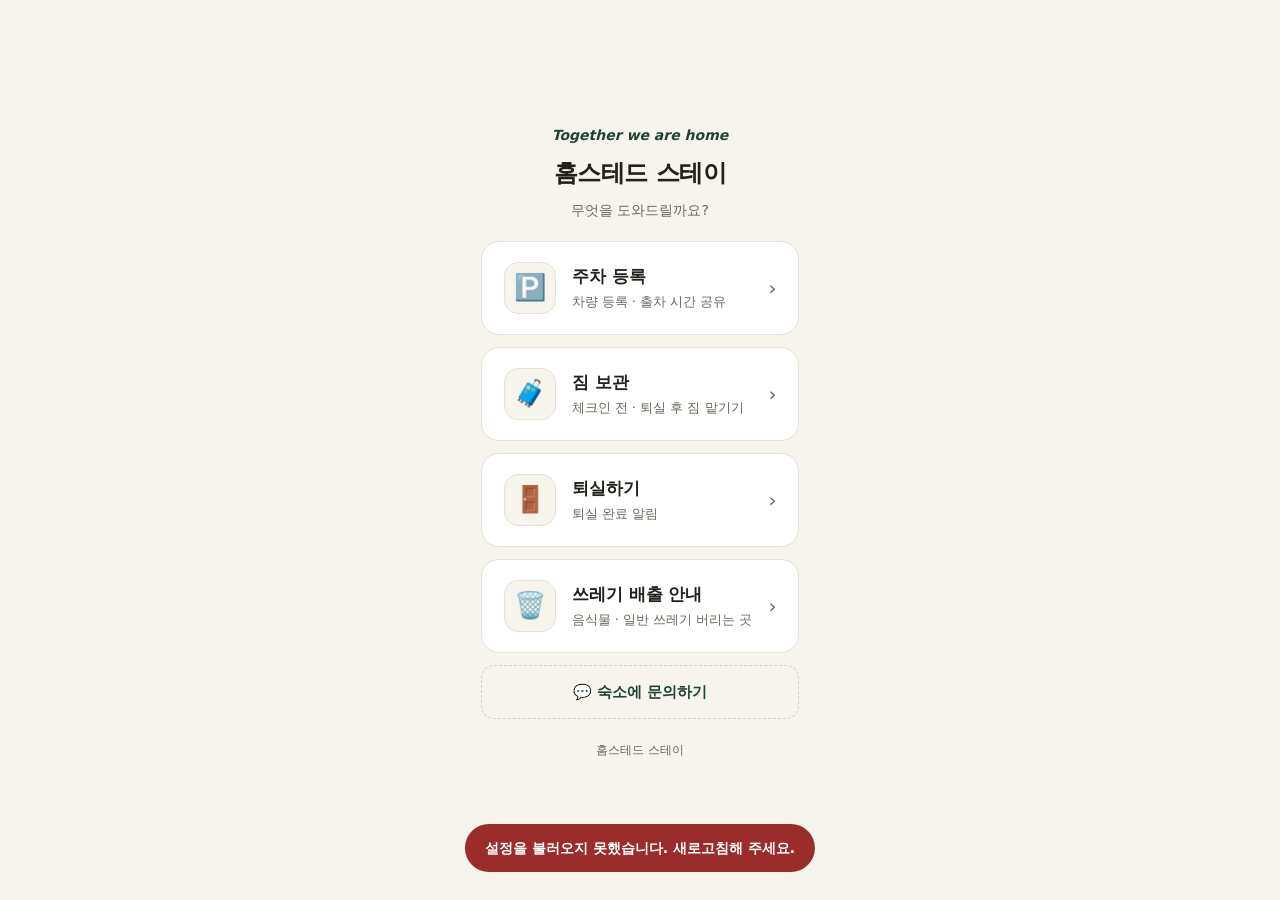
==== index.html @ 634b4baa "Rename index (12).html to index.html" ====
<!DOCTYPE html>
<html lang="ko">
<head>
<meta charset="utf-8">
<meta name="viewport" content="width=device-width, initial-scale=1, maximum-scale=1">
<title>홈스테드 스테이</title>
<link rel="stylesheet" href="app.css">
<style>
  body{min-height:100vh; display:flex; flex-direction:column; justify-content:center; padding:0 18px 48px}
  .item{display:flex; align-items:center; gap:16px; background:var(--card); border:1px solid var(--line);
    border-radius:18px; padding:20px 22px; text-decoration:none; color:var(--ink); margin-bottom:12px;
    transition:transform .12s}
  .item:active{transform:scale(.985)}
  .item .emo{width:52px; height:52px; flex:none; border-radius:14px; background:var(--paper); border:1px solid var(--line);
    display:flex; align-items:center; justify-content:center; font-size:26px}
  .item .t{font-size:17px; font-weight:800}
  .item .d{font-size:13px; color:var(--ink-soft); margin-top:1px}
  .item .arw{color:var(--ink-soft); font-size:20px}
</style>
</head>
<body>
<div class="wrap">
  <header>
    <img class="logo" alt="홈스테드 스테이">
    <p class="tagline">Together we are home</p>
    <h1 id="title">홈스테드 스테이</h1>
    <p class="lead">무엇을 도와드릴까요?</p>
  </header>

  <a class="item" href="parking.html">
    <div class="emo">🅿️</div>
    <div class="grow"><div class="t">주차 등록</div><div class="d">차량 등록 · 출차 시간 공유</div></div>
    <div class="arw">›</div>
  </a>
  <a class="item" href="baggage.html">
    <div class="emo">🧳</div>
    <div class="grow"><div class="t">짐 보관</div><div class="d">체크인 전 · 퇴실 후 짐 맡기기</div></div>
    <div class="arw">›</div>
  </a>
  <a class="item" href="checkout.html">
    <div class="emo">🚪</div>
    <div class="grow"><div class="t">퇴실하기</div><div class="d">퇴실 완료 알림</div></div>
    <div class="arw">›</div>
  </a>
  <a class="item" href="trash.html">
    <div class="emo">🗑️</div>
    <div class="grow"><div class="t">쓰레기 배출 안내</div><div class="d">음식물 · 일반 쓰레기 버리는 곳</div></div>
    <div class="arw">›</div>
  </a>

  <a class="homelink" href="http://pf.kakao.com/_UxeKxin/friend" target="_blank" rel="noopener">💬 숙소에 문의하기</a>
  <footer id="footer">홈스테드 스테이</footer>
</div>
<div class="toast" id="toast"></div>
<script src="app.js"></script>
<script>
  loadConfig(function(c){ if(c.placeName) document.getElementById('title').textContent = c.placeName; });
</script>
</body>
</html>
---- app.css ----
:root{
  --pine:#1f4337; --pine-soft:#2c5a49; --paper:#f7f4ee; --card:#ffffff;
  --ink:#23211c; --ink-soft:#6c675c; --line:#e7e1d6; --amber:#b5710f; --radius:16px;
}
*{box-sizing:border-box;-webkit-tap-highlight-color:transparent}
html,body{margin:0}
body{font-family:-apple-system,BlinkMacSystemFont,'Apple SD Gothic Neo','Malgun Gothic',system-ui,sans-serif;
  background:var(--paper); color:var(--ink); line-height:1.6; font-size:16px; padding:0 16px 56px;}
.wrap{max-width:440px; margin:0 auto}
header{padding:32px 4px 20px; text-align:center}
header img.logo{max-width:180px; height:auto; margin:0 auto 16px; display:none}
.eyebrow{font-size:12px; letter-spacing:.18em; color:var(--pine); font-weight:700}
h1{font-size:24px; font-weight:800; margin:8px 0 6px; letter-spacing:-.02em}
.tagline{font-style:italic; color:var(--pine); font-weight:700; font-size:14px; margin:0 0 8px}
header p.lead{margin:0; color:var(--ink-soft); font-size:14px; line-height:1.6}
.card{background:var(--card); border:1px solid var(--line); border-radius:var(--radius); padding:22px 20px; margin-bottom:16px}
label{display:block; font-size:13px; font-weight:700; margin:0 0 7px; color:var(--ink)}
.field{margin-bottom:16px}
input,select,textarea{width:100%; padding:13px 14px; font-size:16px; font-family:inherit; border:1px solid var(--line); border-radius:11px; background:#fdfcfa; color:var(--ink); appearance:none; -webkit-appearance:none}
textarea{min-height:88px; resize:vertical; line-height:1.5}
input:focus,select:focus,textarea:focus{outline:none; border-color:var(--pine); box-shadow:0 0 0 3px rgba(31,67,55,.12)}
.selwrap{position:relative}
.selwrap::after{content:''; position:absolute; right:16px; top:50%; width:8px; height:8px; border-right:2px solid var(--ink-soft); border-bottom:2px solid var(--ink-soft); transform:translateY(-70%) rotate(45deg); pointer-events:none}
.btn{display:flex; align-items:center; justify-content:center; width:100%; padding:16px; font-size:16.5px; font-weight:800; font-family:inherit; border-radius:13px; cursor:pointer; border:1px solid var(--line); background:transparent; color:var(--pine); text-decoration:none}
.btn-primary{background:var(--pine); color:#fff; border-color:var(--pine)}
.btn-primary:active{background:var(--pine-soft)}
.btn-danger{color:#9b2c2c; border-color:#e6c9c9}
.btn:disabled{opacity:.5}
.guide{background:#f1f5f3; border:1px solid #dce6e1; border-radius:12px; padding:14px 16px; margin-bottom:16px}
.guide p{display:flex; gap:9px; margin:0 0 9px; font-size:13px; color:var(--ink); line-height:1.5; word-break:keep-all}
.guide p:last-child{margin-bottom:0}
.guide .gi{flex:none}
.guide b{color:var(--pine)}
.warn{background:#fdf3e2; border:1px solid #f0dcba; color:#7a5410; border-radius:12px; padding:13px 15px; font-size:12.5px; line-height:1.55; margin-top:14px; word-break:keep-all}
.nowbox{display:flex; gap:10px; margin-bottom:18px}
.nowbox .cell{flex:1; background:var(--paper); border:1px solid var(--line); border-radius:12px; padding:12px; text-align:center}
.nowbox .lbl{font-size:11px; color:var(--ink-soft); font-weight:700; margin-bottom:4px}
.nowbox .val{font-size:16px; font-weight:800; color:var(--pine)}
.photos img{width:100%; border-radius:12px; border:1px solid var(--line); display:block; margin-bottom:12px}
.done{text-align:center; padding:14px 8px}
.done .check{width:68px; height:68px; border-radius:50%; background:var(--pine); color:#fff; font-size:36px; display:flex; align-items:center; justify-content:center; margin:0 auto 16px}
.done h2{font-size:20px; font-weight:800; margin:0 0 8px}
.done p{color:var(--ink-soft); font-size:14px; margin:0; line-height:1.6}
.code{font-size:38px; font-weight:800; color:var(--pine); letter-spacing:.08em; background:var(--paper); border:2px dashed #c9d3ce; border-radius:14px; padding:18px; text-align:center; margin-bottom:16px}
.clbl{font-size:13px; color:var(--ink-soft); font-weight:700; text-align:center; margin-bottom:8px}
.spinner{width:42px; height:42px; border:4px solid var(--line); border-top-color:var(--pine); border-radius:50%; margin:0 auto 18px; animation:spin .8s linear infinite}
@keyframes spin{to{transform:rotate(360deg)}}
.toast{position:fixed; left:50%; bottom:28px; transform:translateX(-50%) translateY(20px); background:#9b2c2c; color:#fff; padding:13px 20px; border-radius:30px; font-size:14px; font-weight:600; opacity:0; transition:.25s; pointer-events:none; z-index:60; max-width:88%}
.toast.show{opacity:1; transform:translateX(-50%) translateY(0)}
.toast.ok{background:var(--pine)}
.modal-bg{position:fixed; inset:0; background:rgba(20,18,14,.5); display:none; align-items:flex-end; justify-content:center; z-index:50}
.modal-bg.show{display:flex}
.modal{background:var(--card); width:100%; max-width:440px; border-radius:20px 20px 0 0; padding:24px 22px 26px}
.modal h3{margin:0 0 12px; font-size:18px; font-weight:800}
.modal p{margin:0 0 20px; font-size:14.5px; line-height:1.6}
.modal-btns{display:flex; gap:10px}
.modal-btns .btn{flex:1; padding:15px; font-size:16px}
.row{display:flex; gap:10px}
.grow{flex:1; min-width:0}
.homelink{display:flex; align-items:center; justify-content:center; padding:14px; margin-top:6px; border:1px dashed #c9d3ce; border-radius:13px; text-decoration:none; color:var(--pine); font-weight:700; font-size:15px}
footer{text-align:center; margin-top:22px; font-size:12px; color:var(--ink-soft)}
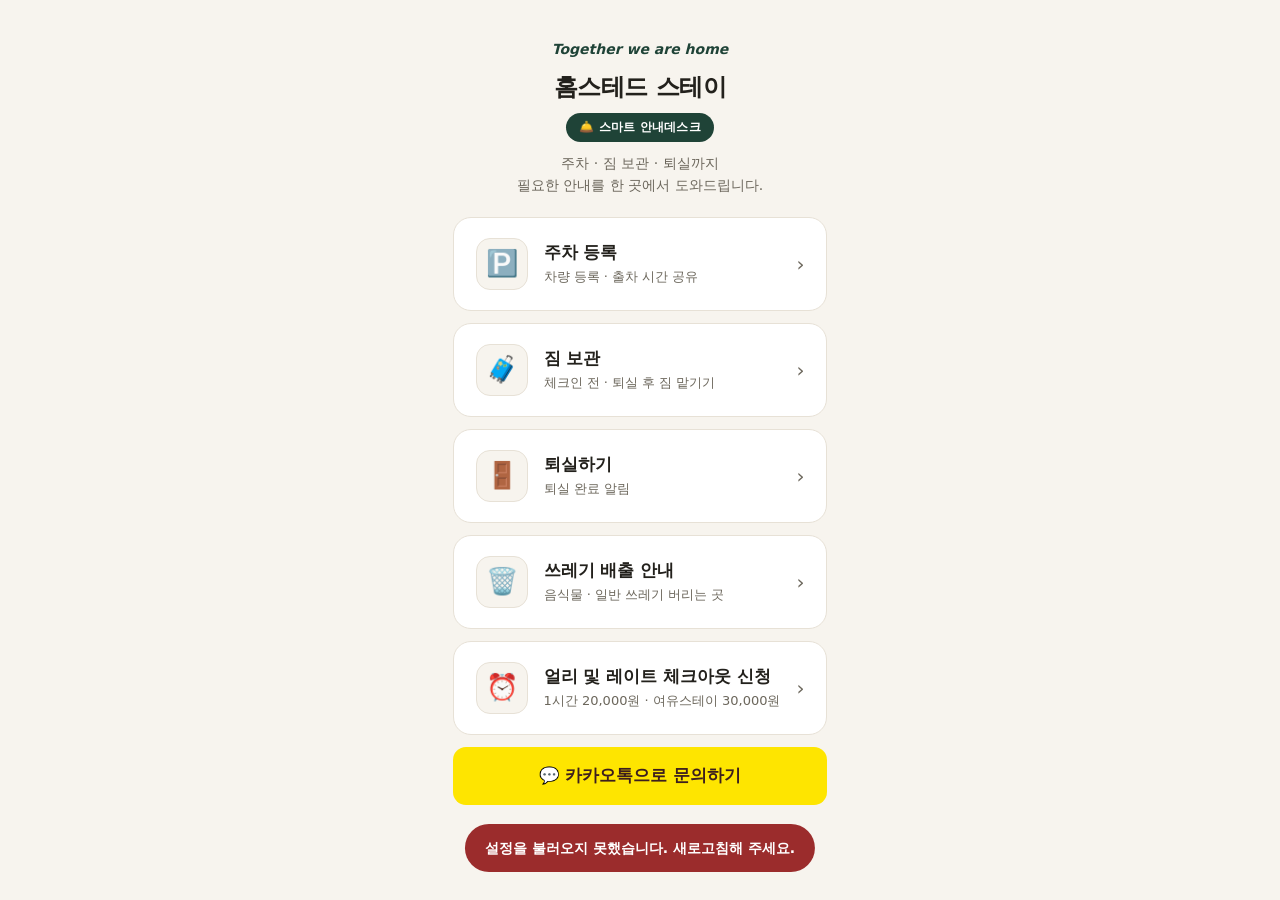
==== commit 54fae86d: "Rename index (13).html to index.html" ====
--- a/index.html
+++ b/index.html
@@ -16,6 +16,8 @@
   .item .t{font-size:17px; font-weight:800}
   .item .d{font-size:13px; color:var(--ink-soft); margin-top:1px}
   .item .arw{color:var(--ink-soft); font-size:20px}
+  .deskbadge{display:inline-block; background:var(--pine); color:#fff; font-size:12px; font-weight:800;
+    letter-spacing:.02em; padding:5px 13px; border-radius:20px; margin:0 0 10px}
 </style>
 </head>
 <body>
@@ -24,7 +26,8 @@
     <img class="logo" alt="홈스테드 스테이">
     <p class="tagline">Together we are home</p>
     <h1 id="title">홈스테드 스테이</h1>
-    <p class="lead">무엇을 도와드릴까요?</p>
+    <p class="deskbadge">🛎️ 스마트 안내데스크</p>
+    <p class="lead">주차 · 짐 보관 · 퇴실까지<br>필요한 안내를 한 곳에서 도와드립니다.</p>
   </header>
 
   <a class="item" href="parking.html">
@@ -48,13 +51,30 @@
     <div class="arw">›</div>
   </a>
 
-  <a class="homelink" href="http://pf.kakao.com/_UxeKxin/friend" target="_blank" rel="noopener">💬 숙소에 문의하기</a>
+  <a class="item" href="option.html">
+    <div class="emo">⏰</div>
+    <div class="grow"><div class="t">얼리 및 레이트 체크아웃 신청</div><div class="d">1시간 20,000원 · 여유스테이 30,000원</div></div>
+    <div class="arw">›</div>
+  </a>
+  <a class="item" id="mWay" href="#" target="_blank" rel="noopener" style="display:none">
+    <div class="emo">🗺️</div>
+    <div class="grow"><div class="t">홈스테드 오시는 길</div><div class="d">골목 안 위치 · 찾아오는 방법</div></div>
+    <div class="arw">›</div>
+  </a>
+
+  <a class="kakao" href="http://pf.kakao.com/_UxeKxin/chat" target="_blank" rel="noopener" style="margin-top:6px">💬 카카오톡으로 문의하기</a>
   <footer id="footer">홈스테드 스테이</footer>
 </div>
 <div class="toast" id="toast"></div>
 <script src="app.js"></script>
 <script>
-  loadConfig(function(c){ if(c.placeName) document.getElementById('title').textContent = c.placeName; });
+  loadConfig(function(c){
+    if(c.placeName) document.getElementById('title').textContent = c.placeName;
+    var w = String(c.wayLink || '').trim();
+    if(w && w.indexOf('http')===0){
+      var a=document.getElementById('mWay'); a.href=w; a.style.display='flex';
+    }
+  });
 </script>
 </body>
 </html>
--- a/app.css
+++ b/app.css
@@ -59,3 +59,29 @@
 .grow{flex:1; min-width:0}
 .homelink{display:flex; align-items:center; justify-content:center; padding:14px; margin-top:6px; border:1px dashed #c9d3ce; border-radius:13px; text-decoration:none; color:var(--pine); font-weight:700; font-size:15px}
 footer{text-align:center; margin-top:22px; font-size:12px; color:var(--ink-soft)}
+
+/* 카카오 문의 버튼 */
+.kakao{display:flex; align-items:center; justify-content:center; gap:8px; width:100%; padding:16px;
+  background:#FEE500; color:#3C1E1E; border:none; border-radius:13px; font-size:16.5px; font-weight:800;
+  font-family:inherit; text-decoration:none; cursor:pointer}
+.kakao:active{background:#f2da00}
+/* 강조 보조 버튼 */
+.btn-amber{background:#fff4e6; color:#7a5410; border:2px solid #b5710f; font-weight:800}
+.btn-amber:active{background:#fdecd4}
+/* 옵션 메뉴 카드 */
+.optmenu{display:flex; align-items:center; gap:14px; background:var(--card); border:1px solid var(--line);
+  border-radius:14px; padding:16px 18px; margin-bottom:10px; cursor:pointer; width:100%; text-align:left;
+  font-family:inherit; color:var(--ink)}
+.optmenu.sel{border-color:var(--pine); border-width:2px; background:#f3f7f5}
+.optmenu .oe{width:44px; height:44px; flex:none; border-radius:12px; background:var(--paper); border:1px solid var(--line);
+  display:flex; align-items:center; justify-content:center; font-size:22px}
+.optmenu .ot{font-size:15.5px; font-weight:800}
+.optmenu .od{font-size:12.5px; color:var(--ink-soft); margin-top:2px}
+.copybox{background:var(--paper); border:1px dashed #c9d3ce; border-radius:12px; padding:14px 16px;
+  font-size:14px; line-height:1.7; white-space:pre-wrap; word-break:keep-all; margin-bottom:12px}
+
+/* BEST 강조 메뉴 */
+.optmenu.best{position:relative; border:2px solid #b5710f; background:linear-gradient(180deg,#fffaf2 0%,#fff 100%); padding-top:20px}
+.optmenu.best.sel{border-color:#9b2c2c; background:#fff6f0}
+.besttag{position:absolute; top:-10px; left:16px; background:#9b2c2c; color:#fff; font-size:11px; font-weight:800;
+  letter-spacing:.08em; padding:3px 10px; border-radius:20px}
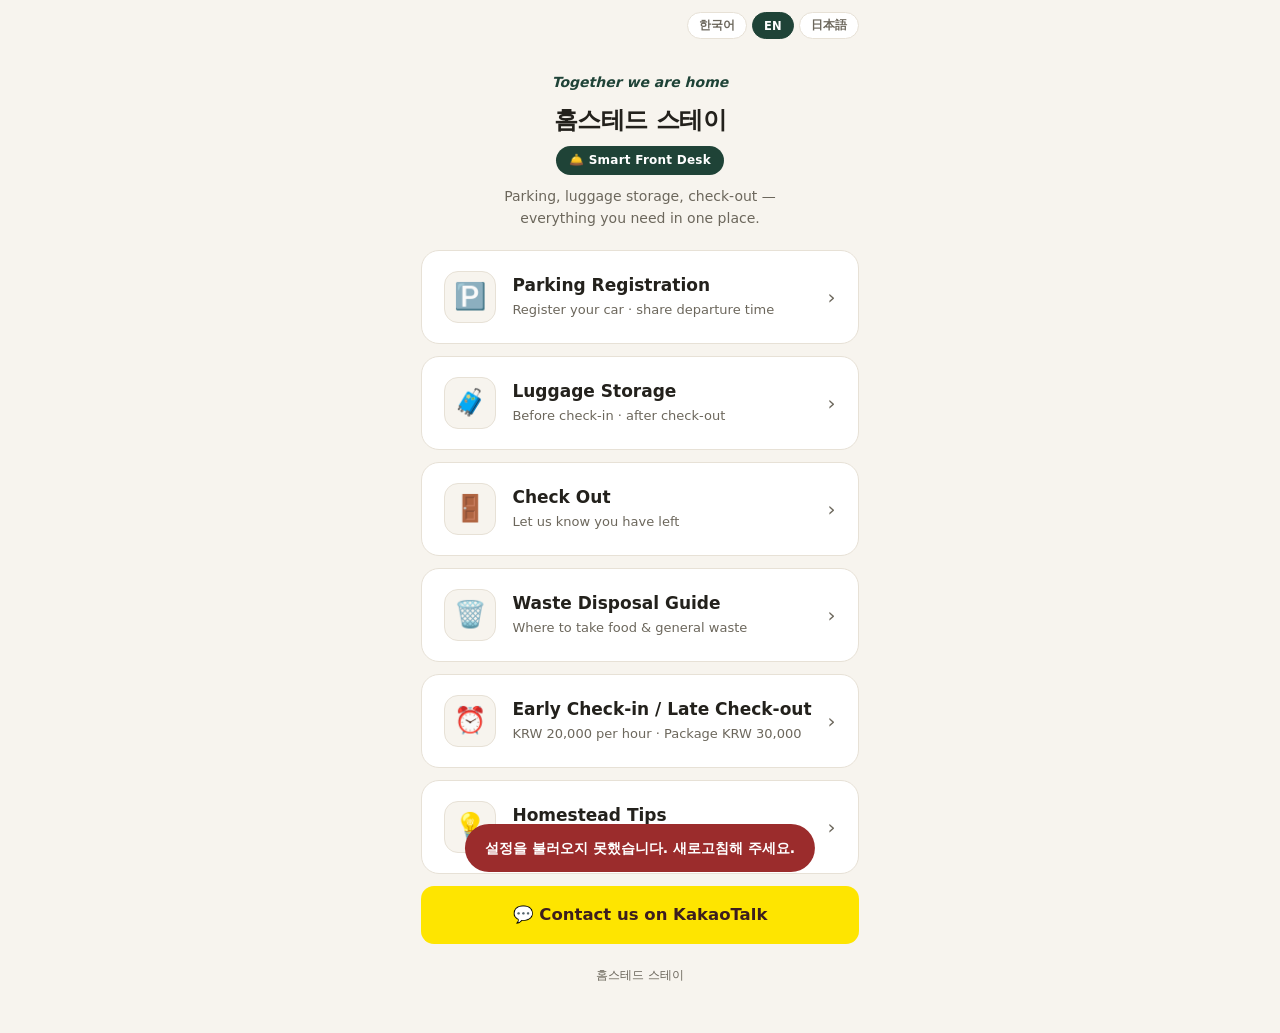
==== commit 1cbe5520: "Update index.html" ====
--- a/index.html
+++ b/index.html
@@ -22,51 +22,58 @@
 </head>
 <body>
 <div class="wrap">
+  <div id="langBar"></div>
   <header>
     <img class="logo" alt="홈스테드 스테이">
     <p class="tagline">Together we are home</p>
     <h1 id="title">홈스테드 스테이</h1>
-    <p class="deskbadge">🛎️ 스마트 안내데스크</p>
-    <p class="lead">주차 · 짐 보관 · 퇴실까지<br>필요한 안내를 한 곳에서 도와드립니다.</p>
+    <p class="deskbadge" data-i18n="deskBadge">🛎️ 스마트 안내데스크</p>
+    <p class="lead" data-i18n="homeLead">주차 · 짐 보관 · 퇴실까지<br>필요한 안내를 한 곳에서 도와드립니다.</p>
   </header>
 
   <a class="item" href="parking.html">
     <div class="emo">🅿️</div>
-    <div class="grow"><div class="t">주차 등록</div><div class="d">차량 등록 · 출차 시간 공유</div></div>
+    <div class="grow"><div class="t" data-i18n="mParkT">주차 등록</div><div class="d" data-i18n="mParkD">차량 등록 · 출차 시간 공유</div></div>
     <div class="arw">›</div>
   </a>
   <a class="item" href="baggage.html">
     <div class="emo">🧳</div>
-    <div class="grow"><div class="t">짐 보관</div><div class="d">체크인 전 · 퇴실 후 짐 맡기기</div></div>
+    <div class="grow"><div class="t" data-i18n="mBagT">짐 보관</div><div class="d" data-i18n="mBagD">체크인 전 · 퇴실 후 짐 맡기기</div></div>
     <div class="arw">›</div>
   </a>
   <a class="item" href="checkout.html">
     <div class="emo">🚪</div>
-    <div class="grow"><div class="t">퇴실하기</div><div class="d">퇴실 완료 알림</div></div>
+    <div class="grow"><div class="t" data-i18n="mOutT">퇴실하기</div><div class="d" data-i18n="mOutD">퇴실 완료 알림</div></div>
     <div class="arw">›</div>
   </a>
   <a class="item" href="trash.html">
     <div class="emo">🗑️</div>
-    <div class="grow"><div class="t">쓰레기 배출 안내</div><div class="d">음식물 · 일반 쓰레기 버리는 곳</div></div>
+    <div class="grow"><div class="t" data-i18n="mTrashT">쓰레기 배출 안내</div><div class="d" data-i18n="mTrashD">음식물 · 일반 쓰레기 버리는 곳</div></div>
     <div class="arw">›</div>
   </a>
 
   <a class="item" href="option.html">
     <div class="emo">⏰</div>
-    <div class="grow"><div class="t">얼리 및 레이트 체크아웃 신청</div><div class="d">1시간 20,000원 · 여유스테이 30,000원</div></div>
+    <div class="grow"><div class="t" data-i18n="mOptT">얼리 및 레이트 체크아웃 신청</div><div class="d" data-i18n="mOptD">1시간 20,000원 · 여유스테이 30,000원</div></div>
+    <div class="arw">›</div>
+  </a>
+  <a class="item" href="tips.html">
+    <div class="emo">💡</div>
+    <div class="grow"><div class="t" data-i18n="mTipT">홈스테드 이용 Tip</div><div class="d" data-i18n="mTipD">도어락 · 세탁실 · 어메니티 · 맛집</div></div>
     <div class="arw">›</div>
   </a>
   <a class="item" id="mWay" href="#" target="_blank" rel="noopener" style="display:none">
     <div class="emo">🗺️</div>
-    <div class="grow"><div class="t">홈스테드 오시는 길</div><div class="d">골목 안 위치 · 찾아오는 방법</div></div>
+    <div class="grow"><div class="t" data-i18n="mWayT">홈스테드 오시는 길</div><div class="d" data-i18n="mWayD">골목 안 위치 · 찾아오는 방법</div></div>
     <div class="arw">›</div>
   </a>
 
-  <a class="kakao" href="http://pf.kakao.com/_UxeKxin/chat" target="_blank" rel="noopener" style="margin-top:6px">💬 카카오톡으로 문의하기</a>
+  <a class="kakao" href="http://pf.kakao.com/_UxeKxin/chat" target="_blank" rel="noopener" style="margin-top:6px" data-i18n="kakao">💬 카카오톡으로 문의하기</a>
   <footer id="footer">홈스테드 스테이</footer>
 </div>
 <div class="toast" id="toast"></div>
 <script src="app.js"></script>
+<script src="i18n.js"></script>
 <script>
   loadConfig(function(c){
     if(c.placeName) document.getElementById('title').textContent = c.placeName;
--- a/app.css
+++ b/app.css
@@ -85,3 +85,9 @@
 .optmenu.best.sel{border-color:#9b2c2c; background:#fff6f0}
 .besttag{position:absolute; top:-10px; left:16px; background:#9b2c2c; color:#fff; font-size:11px; font-weight:800;
   letter-spacing:.08em; padding:3px 10px; border-radius:20px}
+
+/* 언어 선택 */
+#langBar{display:flex; gap:5px; justify-content:flex-end; padding:12px 0 0}
+.langbtn{background:#fff; border:1px solid var(--line); color:var(--ink-soft); border-radius:20px;
+  padding:5px 11px; font-size:11.5px; font-weight:700; font-family:inherit; cursor:pointer}
+.langbtn.on{background:var(--pine); color:#fff; border-color:var(--pine)}
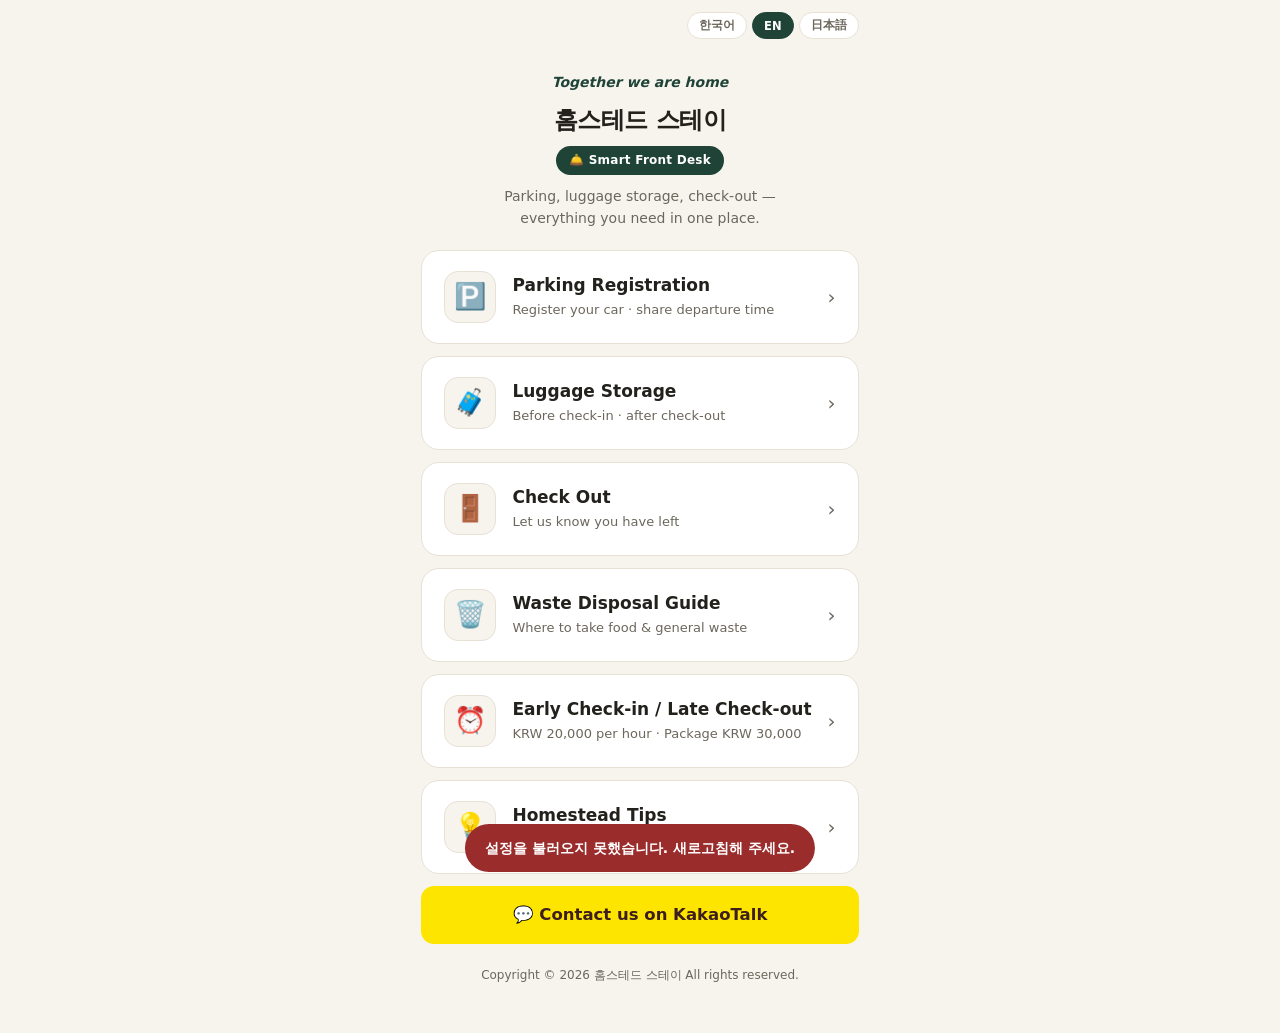
==== commit ae4b31d5: "Add files via upload" ====
--- a/index.html
+++ b/index.html
@@ -4,7 +4,7 @@
 <meta charset="utf-8">
 <meta name="viewport" content="width=device-width, initial-scale=1, maximum-scale=1">
 <title>홈스테드 스테이</title>
-<link rel="stylesheet" href="app.css">
+<link rel="stylesheet" href="app.css?v=3">
 <style>
   body{min-height:100vh; display:flex; flex-direction:column; justify-content:center; padding:0 18px 48px}
   .item{display:flex; align-items:center; gap:16px; background:var(--card); border:1px solid var(--line);
@@ -69,11 +69,11 @@
   </a>
 
   <a class="kakao" href="http://pf.kakao.com/_UxeKxin/chat" target="_blank" rel="noopener" style="margin-top:6px" data-i18n="kakao">💬 카카오톡으로 문의하기</a>
-  <footer id="footer">홈스테드 스테이</footer>
+  <footer id="footer">Copyright &copy; 2026 홈스테드 스테이 All rights reserved.</footer>
 </div>
 <div class="toast" id="toast"></div>
-<script src="app.js"></script>
-<script src="i18n.js"></script>
+<script src="app.js?v=3"></script>
+<script src="i18n.js?v=3"></script>
 <script>
   loadConfig(function(c){
     if(c.placeName) document.getElementById('title').textContent = c.placeName;
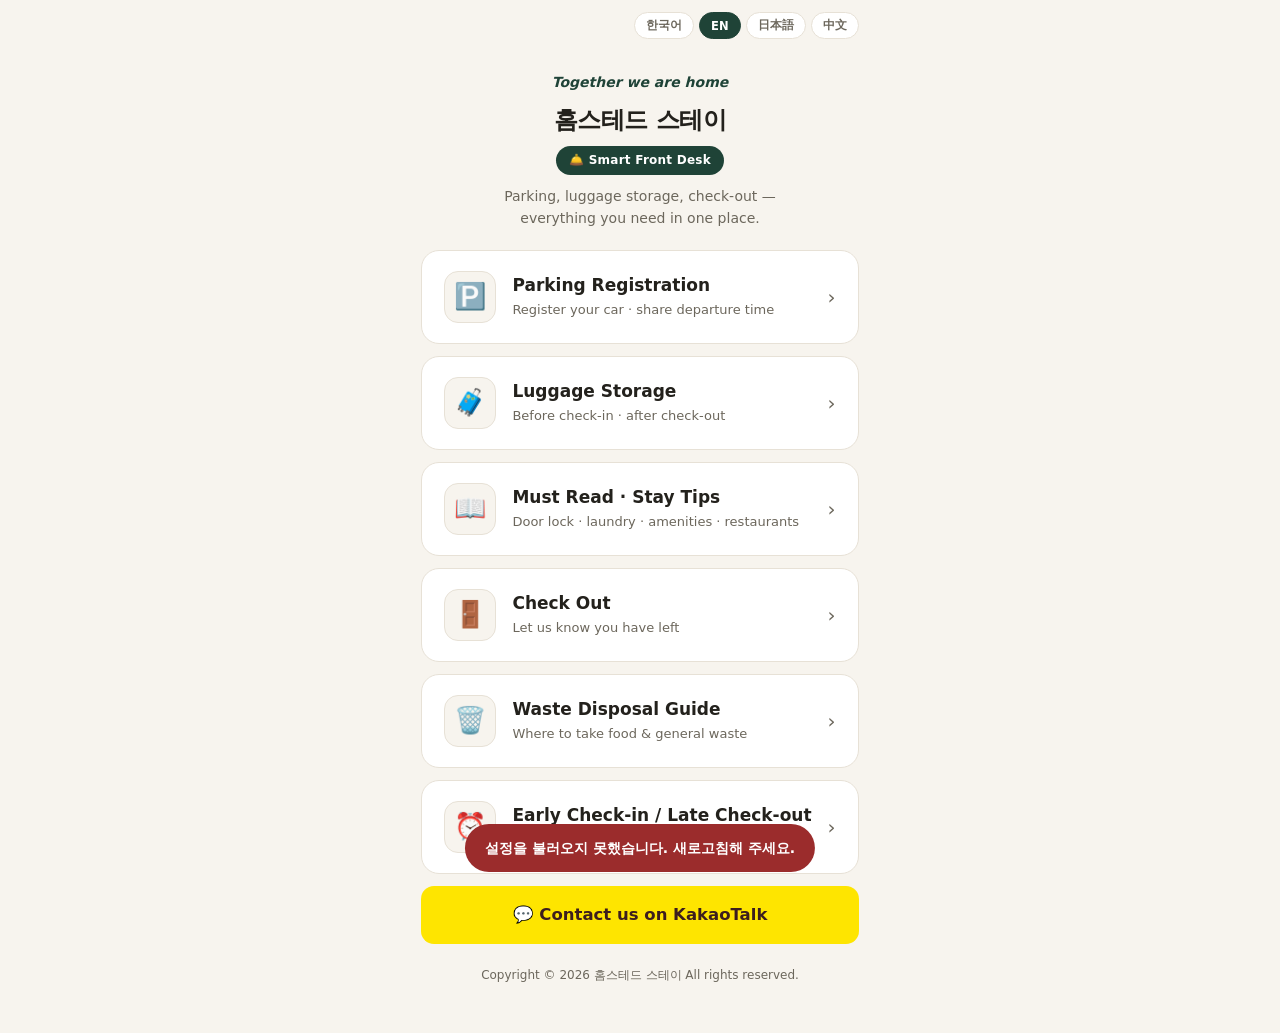
==== commit 009a4c97: "Add files via upload" ====
--- a/index.html
+++ b/index.html
@@ -41,6 +41,11 @@
     <div class="grow"><div class="t" data-i18n="mBagT">짐 보관</div><div class="d" data-i18n="mBagD">체크인 전 · 퇴실 후 짐 맡기기</div></div>
     <div class="arw">›</div>
   </a>
+  <a class="item" href="tips.html">
+    <div class="emo">📖</div>
+    <div class="grow"><div class="t" data-i18n="mTipT">꼭 읽어주세요 · 이용 Tip</div><div class="d" data-i18n="mTipD">도어락 · 세탁실 · 어메니티 · 맛집</div></div>
+    <div class="arw">›</div>
+  </a>
   <a class="item" href="checkout.html">
     <div class="emo">🚪</div>
     <div class="grow"><div class="t" data-i18n="mOutT">퇴실하기</div><div class="d" data-i18n="mOutD">퇴실 완료 알림</div></div>
@@ -55,11 +60,6 @@
   <a class="item" href="option.html">
     <div class="emo">⏰</div>
     <div class="grow"><div class="t" data-i18n="mOptT">얼리 및 레이트 체크아웃 신청</div><div class="d" data-i18n="mOptD">1시간 20,000원 · 여유스테이 30,000원</div></div>
-    <div class="arw">›</div>
-  </a>
-  <a class="item" href="tips.html">
-    <div class="emo">💡</div>
-    <div class="grow"><div class="t" data-i18n="mTipT">홈스테드 이용 Tip</div><div class="d" data-i18n="mTipD">도어락 · 세탁실 · 어메니티 · 맛집</div></div>
     <div class="arw">›</div>
   </a>
   <a class="item" id="mWay" href="#" target="_blank" rel="noopener" style="display:none">
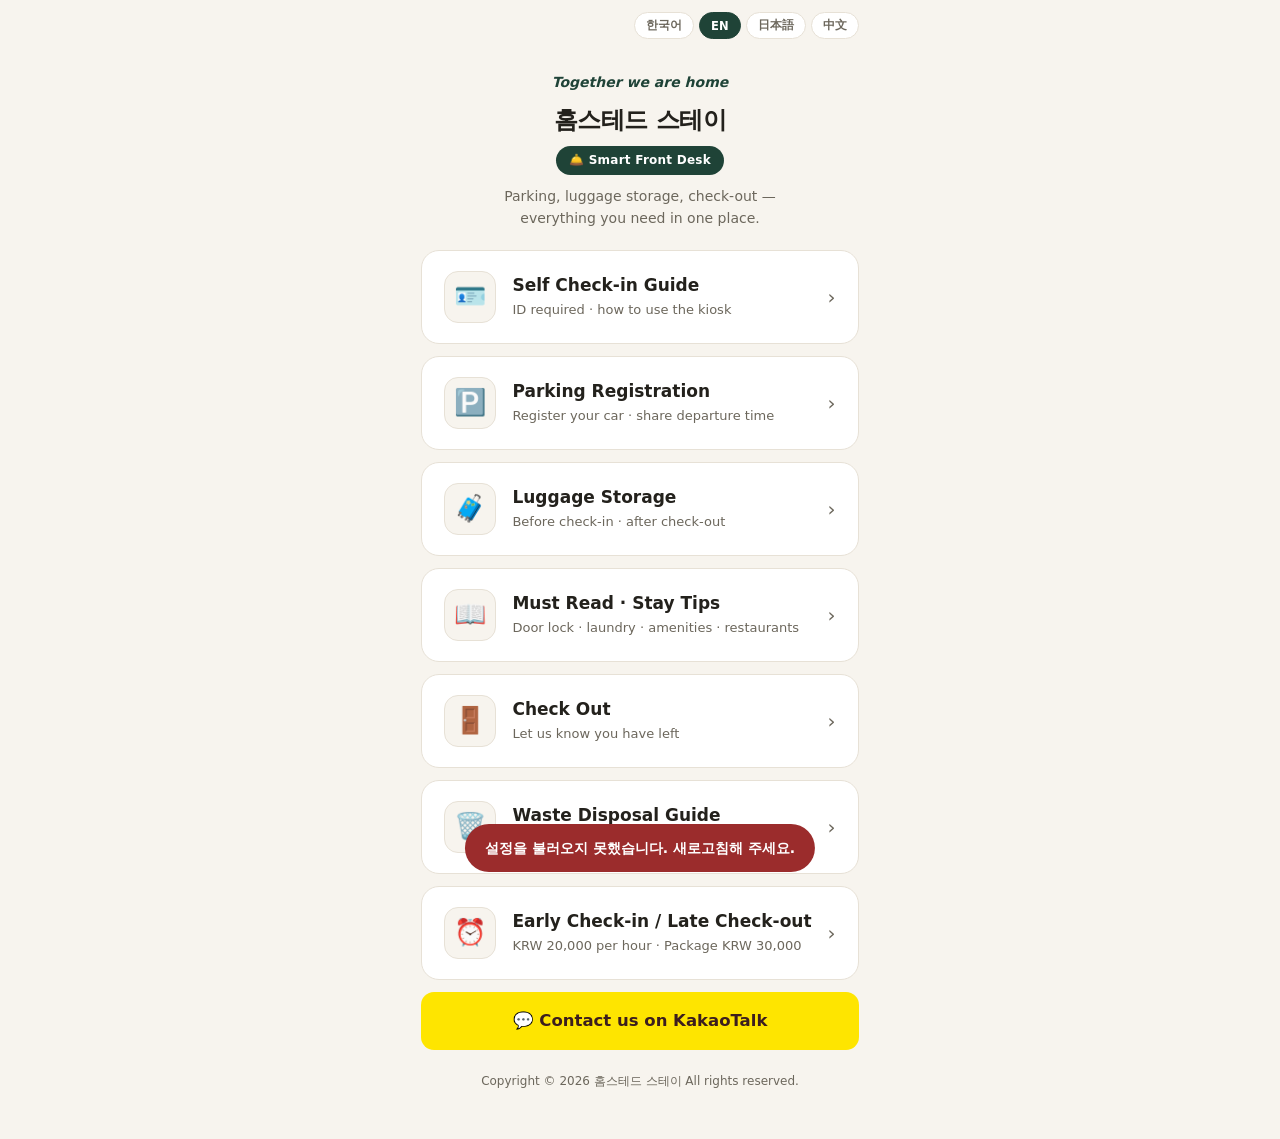
==== commit 4842a3c6: "Add files via upload" ====
--- a/index.html
+++ b/index.html
@@ -4,7 +4,7 @@
 <meta charset="utf-8">
 <meta name="viewport" content="width=device-width, initial-scale=1, maximum-scale=1">
 <title>홈스테드 스테이</title>
-<link rel="stylesheet" href="app.css?v=3">
+<link rel="stylesheet" href="app.css?v=4">
 <style>
   body{min-height:100vh; display:flex; flex-direction:column; justify-content:center; padding:0 18px 48px}
   .item{display:flex; align-items:center; gap:16px; background:var(--card); border:1px solid var(--line);
@@ -31,6 +31,11 @@
     <p class="lead" data-i18n="homeLead">주차 · 짐 보관 · 퇴실까지<br>필요한 안내를 한 곳에서 도와드립니다.</p>
   </header>
 
+  <a class="item" href="checkin.html">
+    <div class="emo">🪪</div>
+    <div class="grow"><div class="t" data-i18n="mCiT">무인 셀프 체크인 안내</div><div class="d" data-i18n="mCiD">신분증 필수 · 키오스크 이용 방법</div></div>
+    <div class="arw">›</div>
+  </a>
   <a class="item" href="parking.html">
     <div class="emo">🅿️</div>
     <div class="grow"><div class="t" data-i18n="mParkT">주차 등록</div><div class="d" data-i18n="mParkD">차량 등록 · 출차 시간 공유</div></div>
@@ -72,8 +77,8 @@
   <footer id="footer">Copyright &copy; 2026 홈스테드 스테이 All rights reserved.</footer>
 </div>
 <div class="toast" id="toast"></div>
-<script src="app.js?v=3"></script>
-<script src="i18n.js?v=3"></script>
+<script src="app.js?v=4"></script>
+<script src="i18n.js?v=4"></script>
 <script>
   loadConfig(function(c){
     if(c.placeName) document.getElementById('title').textContent = c.placeName;
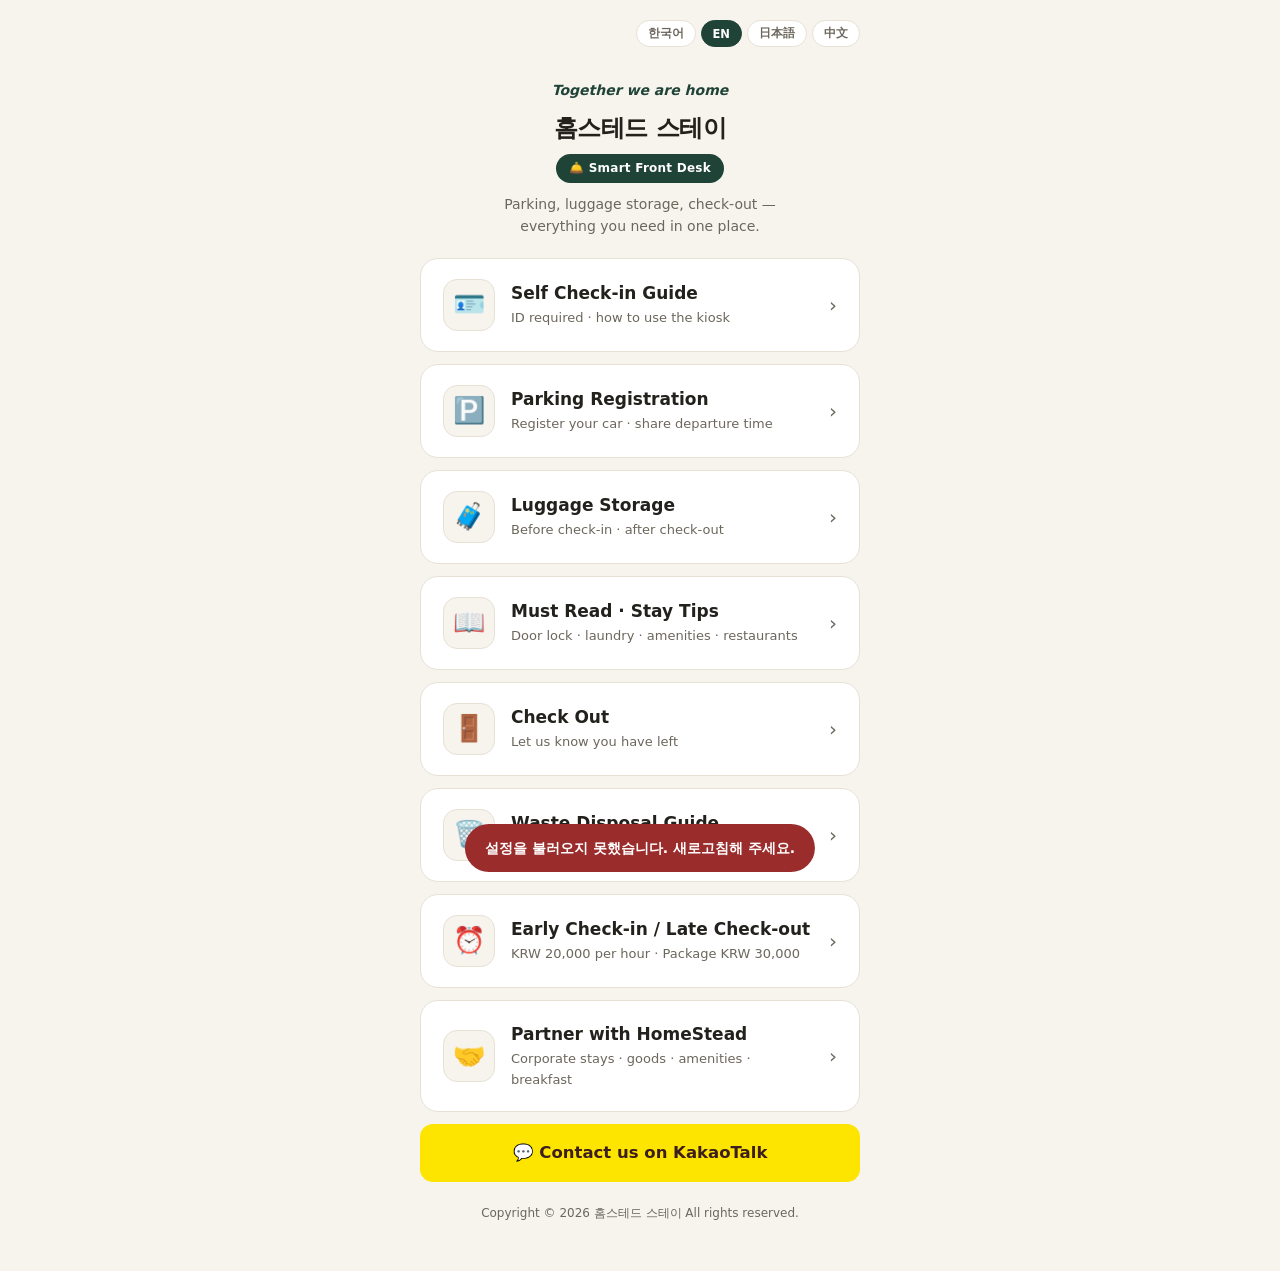
==== commit dccf61d6: "Add files via upload" ====
--- a/index.html
+++ b/index.html
@@ -4,7 +4,7 @@
 <meta charset="utf-8">
 <meta name="viewport" content="width=device-width, initial-scale=1, maximum-scale=1">
 <title>홈스테드 스테이</title>
-<link rel="stylesheet" href="app.css?v=4">
+<link rel="stylesheet" href="app.css?v=9">
 <style>
   body{min-height:100vh; display:flex; flex-direction:column; justify-content:center; padding:0 18px 48px}
   .item{display:flex; align-items:center; gap:16px; background:var(--card); border:1px solid var(--line);
@@ -73,12 +73,18 @@
     <div class="arw">›</div>
   </a>
 
+  <a class="item" href="partner.html">
+    <div class="emo">🤝</div>
+    <div class="grow"><div class="t" data-i18n="mPnT">홈스테드와 협업 제안하기</div><div class="d" data-i18n="mPnD">출장 장기예약 · 굿즈 · 어메니티 · 조식</div></div>
+    <div class="arw">›</div>
+  </a>
+
   <a class="kakao" href="http://pf.kakao.com/_UxeKxin/chat" target="_blank" rel="noopener" style="margin-top:6px" data-i18n="kakao">💬 카카오톡으로 문의하기</a>
   <footer id="footer">Copyright &copy; 2026 홈스테드 스테이 All rights reserved.</footer>
 </div>
 <div class="toast" id="toast"></div>
-<script src="app.js?v=4"></script>
-<script src="i18n.js?v=4"></script>
+<script src="app.js?v=9"></script>
+<script src="i18n.js?v=9"></script>
 <script>
   loadConfig(function(c){
     if(c.placeName) document.getElementById('title').textContent = c.placeName;
--- a/app.css
+++ b/app.css
@@ -16,6 +16,9 @@
 .card{background:var(--card); border:1px solid var(--line); border-radius:var(--radius); padding:22px 20px; margin-bottom:16px}
 label{display:block; font-size:13px; font-weight:700; margin:0 0 7px; color:var(--ink)}
 .field{margin-bottom:16px}
+.field.hl{background:#fff4e6; border:2px solid #b5710f; border-radius:13px; padding:13px 14px 14px; margin-bottom:18px}
+.field.hl label{color:#7a5410; font-weight:800; font-size:13.5px; word-break:keep-all; line-height:1.45}
+.field.hl input,.field.hl select{border-color:#d9b877; background:#fff; font-weight:700}
 input,select,textarea{width:100%; padding:13px 14px; font-size:16px; font-family:inherit; border:1px solid var(--line); border-radius:11px; background:#fdfcfa; color:var(--ink); appearance:none; -webkit-appearance:none}
 textarea{min-height:88px; resize:vertical; line-height:1.5}
 input:focus,select:focus,textarea:focus{outline:none; border-color:var(--pine); box-shadow:0 0 0 3px rgba(31,67,55,.12)}
@@ -91,3 +94,16 @@
 .langbtn{background:#fff; border:1px solid var(--line); color:var(--ink-soft); border-radius:20px;
   padding:5px 11px; font-size:11.5px; font-weight:700; font-family:inherit; cursor:pointer}
 .langbtn.on{background:var(--pine); color:#fff; border-color:var(--pine)}
+
+/* 좌상단 홈 버튼 */
+.homefab{position:fixed; top:14px; left:14px; z-index:50; width:44px; height:44px; border-radius:50%;
+  background:var(--card); border:1px solid var(--line); box-shadow:0 2px 10px rgba(0,0,0,.08);
+  display:flex; align-items:center; justify-content:center; font-size:20px; text-decoration:none; color:var(--pine)}
+.homefab:active{transform:scale(.94)}
+body{padding-top:0}
+.wrap{padding-top:8px}
+
+/* 2줄 버튼 */
+.btn-2line{flex-direction:column; gap:3px; padding:14px 12px; line-height:1.35}
+.btn-2line .l1{font-size:15.5px; font-weight:800}
+.btn-2line .l2{font-size:13px; font-weight:600; opacity:.78}
